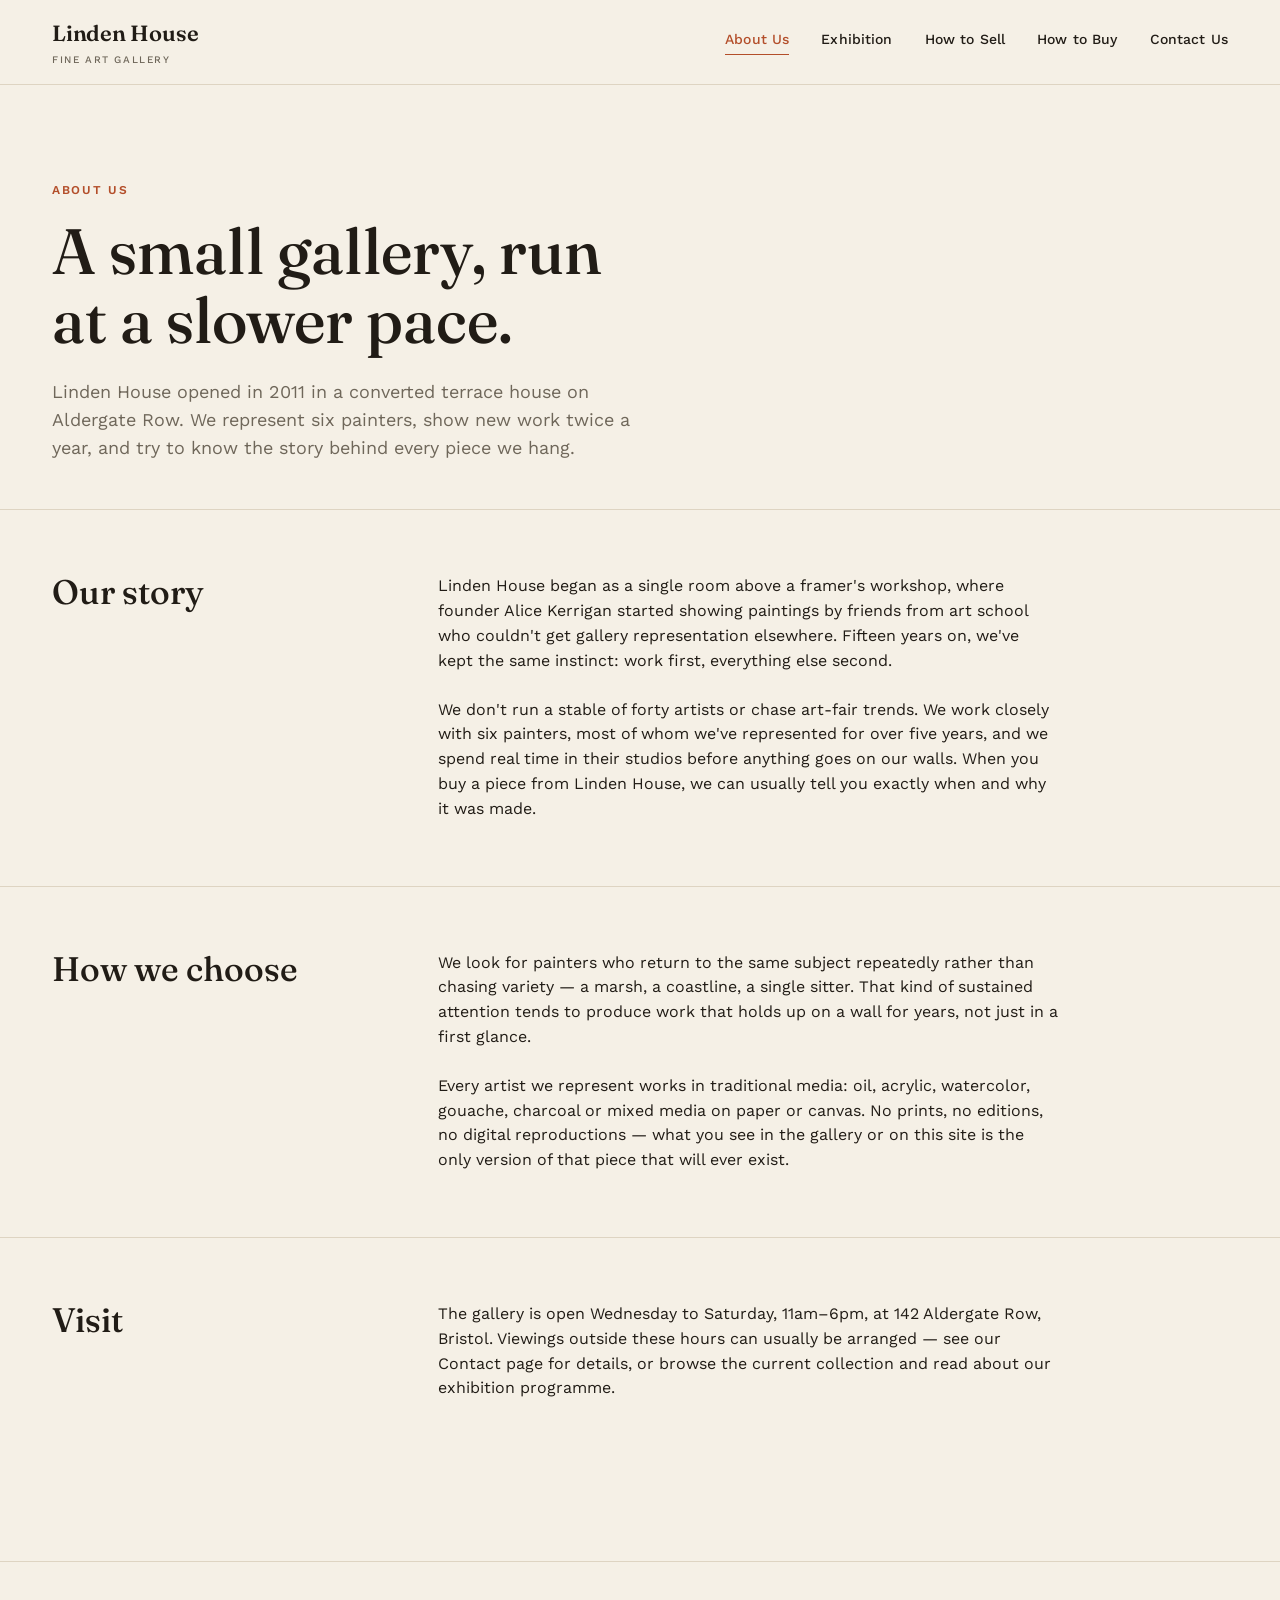
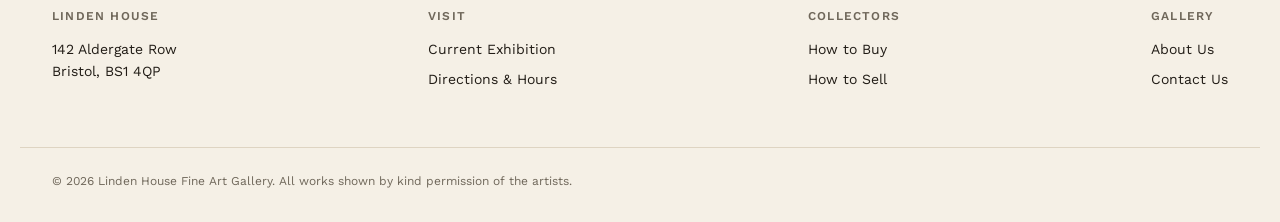
==== about.html @ 9d3181c5 "Initial commit: Linden House art gallery site" ====
<!DOCTYPE html>
<html lang="en">
<head>
  <meta charset="UTF-8" />
  <meta name="viewport" content="width=device-width, initial-scale=1.0" />
  <title>About Us — Linden House</title>
  <meta name="description" content="Linden House is a small fine art gallery in Bristol representing six painters. Learn about our story and how we work." />
  <link rel="stylesheet" href="css/style.css" />
</head>
<body data-page="about.html">

  <header id="site-header" class="site-header"></header>

  <main>
    <section class="page-hero">
      <div class="wrap">
        <p class="eyebrow">About Us</p>
        <h1>A small gallery, run at a slower pace.</h1>
        <p class="lede">Linden House opened in 2011 in a converted terrace house on Aldergate Row. We represent six painters, show new work twice a year, and try to know the story behind every piece we hang.</p>
      </div>
    </section>

    <section class="content-section">
      <div class="wrap">
        <h2>Our story</h2>
        <div class="content-body">
          <p>Linden House began as a single room above a framer's workshop, where founder Alice Kerrigan started showing paintings by friends from art school who couldn't get gallery representation elsewhere. Fifteen years on, we've kept the same instinct: work first, everything else second.</p>
          <p>We don't run a stable of forty artists or chase art-fair trends. We work closely with six painters, most of whom we've represented for over five years, and we spend real time in their studios before anything goes on our walls. When you buy a piece from Linden House, we can usually tell you exactly when and why it was made.</p>
        </div>
      </div>
    </section>

    <section class="content-section">
      <div class="wrap">
        <h2>How we choose</h2>
        <div class="content-body">
          <p>We look for painters who return to the same subject repeatedly rather than chasing variety — a marsh, a coastline, a single sitter. That kind of sustained attention tends to produce work that holds up on a wall for years, not just in a first glance.</p>
          <p>Every artist we represent works in traditional media: oil, acrylic, watercolor, gouache, charcoal or mixed media on paper or canvas. No prints, no editions, no digital reproductions — what you see in the gallery or on this site is the only version of that piece that will ever exist.</p>
        </div>
      </div>
    </section>

    <section class="content-section">
      <div class="wrap">
        <h2>Visit</h2>
        <div class="content-body">
          <p>The gallery is open Wednesday to Saturday, 11am–6pm, at 142 Aldergate Row, Bristol. Viewings outside these hours can usually be arranged — see our <a href="contact.html">Contact page</a> for details, or browse the current collection and read about our <a href="exhibition.html">exhibition programme</a>.</p>
        </div>
      </div>
    </section>
  </main>

  <footer id="site-footer" class="site-footer"></footer>

  <script src="js/layout.js"></script>
</body>
</html>
---- css/style.css ----
/* ===== Linden House — global styles ===== */

@import url("https://fonts.googleapis.com/css2?family=Fraunces:ital,opsz,wght@0,9..144,300;0,9..144,400;0,9..144,500;0,9..144,600;1,9..144,400&family=Work+Sans:wght@400;500;600&display=swap");

:root {
  --bg: #f5f0e6;
  --surface: #fffcf6;
  --ink: #211c16;
  --muted: #6f675a;
  --line: #ded4c2;
  --accent: #b34e2a;
  --accent-ink: #fff9f2;

  --space-1: 4px;
  --space-2: 8px;
  --space-3: 16px;
  --space-4: 24px;
  --space-5: 32px;
  --space-6: 48px;
  --space-7: 64px;
  --space-8: 96px;
  --space-9: 128px;

  --display: "Fraunces", serif;
  --body: "Work Sans", sans-serif;
}

* { box-sizing: border-box; }

html { scroll-behavior: smooth; }

body {
  margin: 0;
  background: var(--bg);
  color: var(--ink);
  font-family: var(--body);
  font-size: 16px;
  line-height: 1.55;
  -webkit-font-smoothing: antialiased;
}

img { max-width: 100%; display: block; }

a { color: inherit; text-decoration: none; }

h1, h2, h3, h4 {
  font-family: var(--display);
  font-weight: 500;
  line-height: 1.08;
  margin: 0;
  text-wrap: balance;
}

p { margin: 0; text-wrap: pretty; }

.eyebrow {
  font-family: var(--body);
  font-size: 12px;
  font-weight: 600;
  letter-spacing: 0.14em;
  text-transform: uppercase;
  color: var(--accent);
}

.wrap {
  max-width: 1240px;
  margin: 0 auto;
  padding: 0 var(--space-5);
}

@media (max-width: 640px) {
  .wrap { padding: 0 var(--space-4); }
}

/* ===== Nav ===== */

.site-header {
  position: sticky;
  top: 0;
  z-index: 50;
  background: var(--bg);
  border-bottom: 1px solid var(--line);
}

.site-header .wrap {
  display: flex;
  align-items: center;
  justify-content: space-between;
  height: 84px;
}

.wordmark {
  font-family: var(--display);
  font-size: 22px;
  letter-spacing: -0.01em;
  font-weight: 600;
}

.wordmark span {
  display: block;
  font-family: var(--body);
  font-size: 10px;
  font-weight: 500;
  letter-spacing: 0.16em;
  text-transform: uppercase;
  color: var(--muted);
  margin-top: 2px;
}

.main-nav {
  display: flex;
  gap: var(--space-5);
}

.main-nav a {
  font-size: 14px;
  font-weight: 500;
  letter-spacing: 0.01em;
  padding-bottom: 4px;
  border-bottom: 1px solid transparent;
  transition: border-color 0.2s ease, color 0.2s ease;
  white-space: nowrap;
}

.main-nav a:hover,
.main-nav a[aria-current="page"] {
  border-bottom-color: var(--accent);
  color: var(--accent);
}

.nav-toggle {
  display: none;
  background: none;
  border: 1px solid var(--line);
  width: 40px;
  height: 40px;
  align-items: center;
  justify-content: center;
  cursor: pointer;
}

.nav-toggle span,
.nav-toggle span::before,
.nav-toggle span::after {
  content: "";
  display: block;
  width: 18px;
  height: 1px;
  background: var(--ink);
  position: relative;
}
.nav-toggle span::before { position: absolute; top: -6px; }
.nav-toggle span::after { position: absolute; top: 6px; }

@media (max-width: 860px) {
  .main-nav {
    position: absolute;
    top: 84px;
    left: 0;
    right: 0;
    background: var(--bg);
    border-bottom: 1px solid var(--line);
    flex-direction: column;
    gap: 0;
    max-height: 0;
    overflow: hidden;
    transition: max-height 0.25s ease;
  }
  .main-nav.open { max-height: 320px; }
  .main-nav a {
    padding: var(--space-3) var(--space-4);
    border-bottom: 1px solid var(--line);
    width: 100%;
  }
  .nav-toggle { display: flex; }
}

/* ===== Footer ===== */

.site-footer {
  border-top: 1px solid var(--line);
  margin-top: var(--space-8);
  padding: var(--space-6) 0 var(--space-5);
}

.site-footer .wrap {
  display: flex;
  justify-content: space-between;
  align-items: flex-start;
  gap: var(--space-5);
  flex-wrap: wrap;
}

.footer-col h4 {
  font-size: 12px;
  font-family: var(--body);
  font-weight: 600;
  letter-spacing: 0.1em;
  text-transform: uppercase;
  color: var(--muted);
  margin-bottom: var(--space-3);
}

.footer-col a,
.footer-col p {
  display: block;
  font-size: 14px;
  color: var(--ink);
  margin-bottom: var(--space-2);
}

.footer-bottom {
  margin-top: var(--space-6);
  padding-top: var(--space-4);
  border-top: 1px solid var(--line);
  font-size: 12px;
  color: var(--muted);
}

/* ===== Buttons ===== */

.btn {
  display: inline-flex;
  align-items: center;
  justify-content: center;
  gap: var(--space-2);
  font-family: var(--body);
  font-size: 14px;
  font-weight: 600;
  letter-spacing: 0.02em;
  padding: 14px 28px;
  border: 1px solid var(--ink);
  background: transparent;
  color: var(--ink);
  cursor: pointer;
  transition: background 0.2s ease, color 0.2s ease, border-color 0.2s ease;
}

.btn:hover { background: var(--ink); color: var(--accent-ink); }

.btn-primary {
  background: var(--accent);
  border-color: var(--accent);
  color: var(--accent-ink);
}

.btn-primary:hover {
  background: var(--ink);
  border-color: var(--ink);
}

/* ===== Hero (shared, simple pages) ===== */

.page-hero {
  padding: var(--space-8) 0 var(--space-6);
  border-bottom: 1px solid var(--line);
}

.page-hero .eyebrow { margin-bottom: var(--space-3); }

.page-hero h1 {
  font-size: clamp(36px, 5.5vw, 64px);
  max-width: 16ch;
}

.page-hero .lede {
  margin-top: var(--space-4);
  max-width: 56ch;
  font-size: 18px;
  color: var(--muted);
}

/* ===== Landing hero ===== */

.home-hero {
  position: relative;
  padding: var(--space-8) 0 var(--space-7);
  overflow: hidden;
}

.home-hero .wrap {
  display: grid;
  grid-template-columns: 1.1fr 0.9fr;
  gap: var(--space-7);
  align-items: center;
}

.home-hero-copy .eyebrow {
  opacity: 0;
  transform: translateY(12px);
  animation: fadeUp 0.7s ease forwards 0.05s;
}

.home-hero-copy h1 {
  font-size: clamp(40px, 6vw, 76px);
  margin-top: var(--space-3);
  opacity: 0;
  transform: translateY(16px);
  animation: fadeUp 0.8s ease forwards 0.15s;
}

.home-hero-copy .lede {
  margin-top: var(--space-4);
  font-size: 18px;
  color: var(--muted);
  max-width: 46ch;
  opacity: 0;
  transform: translateY(16px);
  animation: fadeUp 0.8s ease forwards 0.3s;
}

.home-hero-copy .cta-row {
  margin-top: var(--space-5);
  display: flex;
  gap: var(--space-3);
  opacity: 0;
  transform: translateY(16px);
  animation: fadeUp 0.8s ease forwards 0.42s;
}

.home-hero-art {
  aspect-ratio: 4 / 5;
  background: var(--surface);
  border: 1px solid var(--line);
  overflow: hidden;
  opacity: 0;
  animation: fadeIn 1s ease forwards 0.2s;
}

.home-hero-art img { width: 100%; height: 100%; object-fit: cover; }

@keyframes fadeUp {
  to { opacity: 1; transform: translateY(0); }
}
@keyframes fadeIn {
  to { opacity: 1; }
}

@media (max-width: 860px) {
  .home-hero .wrap { grid-template-columns: 1fr; gap: var(--space-5); }
  .home-hero-art { order: -1; }
}

/* ===== Filter bar ===== */

.filter-bar {
  border-top: 1px solid var(--line);
  border-bottom: 1px solid var(--line);
  padding: var(--space-4) 0;
  position: sticky;
  top: 84px;
  background: var(--bg);
  z-index: 40;
}

.filter-bar .wrap {
  display: flex;
  align-items: center;
  gap: var(--space-4);
  flex-wrap: wrap;
}

.filter-field {
  display: flex;
  flex-direction: column;
  gap: 4px;
}

.filter-field label {
  font-size: 11px;
  font-weight: 600;
  letter-spacing: 0.08em;
  text-transform: uppercase;
  color: var(--muted);
}

.filter-field select {
  font-family: var(--body);
  font-size: 14px;
  color: var(--ink);
  background: transparent;
  border: none;
  border-bottom: 1px solid var(--line);
  padding: 6px 20px 6px 0;
  min-width: 150px;
  cursor: pointer;
  appearance: none;
  background-image: url("data:image/svg+xml,%3Csvg xmlns='http://www.w3.org/2000/svg' width='10' height='6'%3E%3Cpath d='M0 0l5 6 5-6z' fill='%236F675A'/%3E%3C/svg%3E");
  background-repeat: no-repeat;
  background-position: right 2px center;
}

.filter-field select:focus { outline: none; border-bottom-color: var(--accent); }

.filter-clear {
  margin-left: auto;
  font-size: 13px;
  font-weight: 600;
  color: var(--accent);
  background: none;
  border: none;
  cursor: pointer;
  padding: 6px 0;
  border-bottom: 1px solid transparent;
}
.filter-clear:hover { border-bottom-color: var(--accent); }

.filter-count {
  font-size: 13px;
  color: var(--muted);
  width: 100%;
  order: 99;
  padding-top: var(--space-2);
}

@media (max-width: 640px) {
  .filter-bar { position: static; }
  .filter-field select { min-width: 120px; }
}

/* ===== Gallery grid ===== */

.gallery-section { padding: var(--space-7) 0 var(--space-8); }

.gallery-grid {
  display: grid;
  grid-template-columns: repeat(3, 1fr);
  gap: var(--space-6) var(--space-5);
}

@media (max-width: 960px) {
  .gallery-grid { grid-template-columns: repeat(2, 1fr); }
}
@media (max-width: 600px) {
  .gallery-grid { grid-template-columns: 1fr; }
}

.art-card {
  opacity: 0;
  transform: translateY(20px);
  transition: opacity 0.6s ease, transform 0.6s ease;
}

.art-card.in-view { opacity: 1; transform: translateY(0); }

.art-card-media {
  position: relative;
  aspect-ratio: 4 / 5;
  overflow: hidden;
  background: var(--surface);
  border: 1px solid var(--line);
}

.art-card-media img {
  width: 100%;
  height: 100%;
  object-fit: cover;
  transition: transform 0.5s ease;
}

.art-card:hover .art-card-media img { transform: scale(1.045); }

.view-pill {
  position: absolute;
  left: 50%;
  bottom: var(--space-4);
  transform: translate(-50%, 10px);
  background: var(--ink);
  color: var(--accent-ink);
  font-size: 13px;
  font-weight: 600;
  letter-spacing: 0.03em;
  padding: 12px 22px;
  display: inline-flex;
  align-items: center;
  gap: 8px;
  opacity: 0;
  transition: opacity 0.25s ease, transform 0.25s ease;
  white-space: nowrap;
}

.art-card:hover .view-pill,
.art-card:focus-within .view-pill {
  opacity: 1;
  transform: translate(-50%, 0);
}

@media (hover: none) {
  .view-pill { opacity: 1; transform: translate(-50%, 0); position: static; margin-top: var(--space-3); transform: none; }
}

.art-card-info {
  margin-top: var(--space-3);
  display: flex;
  justify-content: space-between;
  align-items: baseline;
  gap: var(--space-3);
}

.art-card-title {
  font-family: var(--display);
  font-size: 19px;
  font-weight: 500;
}

.art-card-artist {
  font-size: 13px;
  color: var(--muted);
  margin-top: 2px;
}

.art-card-price {
  font-size: 14px;
  font-weight: 600;
  color: var(--accent);
  white-space: nowrap;
}

.no-results {
  padding: var(--space-8) 0;
  text-align: center;
  color: var(--muted);
  font-size: 16px;
  display: none;
}
.no-results.visible { display: block; }

/* ===== Artwork detail page ===== */

.artwork-detail { padding: var(--space-7) 0 var(--space-8); }

.artwork-columns {
  display: grid;
  grid-template-columns: 1.1fr 0.9fr;
  gap: var(--space-7);
  align-items: start;
}

.back-link {
  display: inline-block;
  margin-bottom: var(--space-5);
  font-size: 13px;
  font-weight: 600;
  color: var(--muted);
  border-bottom: 1px solid var(--line);
  padding-bottom: 2px;
}
.back-link:hover { color: var(--accent); border-color: var(--accent); }

.artwork-media {
  border: 1px solid var(--line);
  background: var(--surface);
  aspect-ratio: 4 / 5;
  overflow: hidden;
}
.artwork-media img { width: 100%; height: 100%; object-fit: cover; }

.artwork-id-tag {
  font-size: 12px;
  letter-spacing: 0.08em;
  color: var(--muted);
  text-transform: uppercase;
  margin-bottom: var(--space-3);
}

.artwork-info h1 {
  font-size: clamp(30px, 4vw, 44px);
}

.artwork-info .artist-line {
  margin-top: var(--space-2);
  font-size: 17px;
  color: var(--muted);
}

.artwork-price {
  margin-top: var(--space-4);
  font-size: 24px;
  font-weight: 600;
  color: var(--accent);
  font-family: var(--display);
}

.artwork-desc {
  margin-top: var(--space-5);
  font-size: 16px;
  color: var(--ink);
  max-width: 52ch;
}

.spec-table {
  margin-top: var(--space-5);
  border-top: 1px solid var(--line);
}

.spec-row {
  display: flex;
  justify-content: space-between;
  padding: var(--space-3) 0;
  border-bottom: 1px solid var(--line);
  font-size: 14px;
}

.spec-row dt { color: var(--muted); }
.spec-row dd { margin: 0; font-weight: 500; text-align: right; }

.artwork-cta {
  margin-top: var(--space-6);
  display: flex;
  gap: var(--space-3);
  flex-wrap: wrap;
}

@media (max-width: 860px) {
  .artwork-columns { grid-template-columns: 1fr; }
}

/* ===== Generic content pages ===== */

.content-section {
  padding: var(--space-7) 0;
  border-bottom: 1px solid var(--line);
}
.content-section:last-of-type { border-bottom: none; }

.content-section .wrap {
  display: grid;
  grid-template-columns: 0.6fr 1.4fr;
  gap: var(--space-6);
}

.content-section h2 {
  font-size: clamp(26px, 3.2vw, 34px);
  position: sticky;
  top: 140px;
}

.content-body { max-width: 62ch; }
.content-body p + p { margin-top: var(--space-4); }
.content-body h3 {
  font-size: 18px;
  margin-top: var(--space-5);
  margin-bottom: var(--space-2);
}

.content-body ul {
  margin: var(--space-3) 0 0;
  padding-left: 20px;
}
.content-body li { margin-bottom: var(--space-2); }

.step-list { counter-reset: step; margin-top: var(--space-3); }
.step-item {
  counter-increment: step;
  display: flex;
  gap: var(--space-4);
  padding: var(--space-5) 0;
  border-top: 1px solid var(--line);
}
.step-item:first-child { border-top: none; }
.step-item::before {
  content: counter(step, decimal-leading-zero);
  font-family: var(--display);
  font-size: 20px;
  color: var(--accent);
  flex-shrink: 0;
  width: 40px;
}
.step-item h3 { margin: 0 0 var(--space-2); font-size: 17px; }
.step-item p { color: var(--muted); font-size: 15px; }

@media (max-width: 860px) {
  .content-section .wrap { grid-template-columns: 1fr; }
  .content-section h2 { position: static; }
}

/* ===== Contact / forms ===== */

.contact-grid {
  display: grid;
  grid-template-columns: 1fr 1fr;
  gap: var(--space-7);
}

.form-field { margin-bottom: var(--space-4); }
.form-field label {
  display: block;
  font-size: 12px;
  font-weight: 600;
  letter-spacing: 0.06em;
  text-transform: uppercase;
  color: var(--muted);
  margin-bottom: var(--space-2);
}
.form-field input,
.form-field textarea,
.form-field select {
  width: 100%;
  font-family: var(--body);
  font-size: 15px;
  padding: 12px 0;
  background: transparent;
  border: none;
  border-bottom: 1px solid var(--line);
  color: var(--ink);
}
.form-field input:focus,
.form-field textarea:focus,
.form-field select:focus {
  outline: none;
  border-bottom-color: var(--accent);
}
.form-field textarea { resize: vertical; min-height: 120px; }

.form-note {
  margin-top: var(--space-3);
  font-size: 13px;
  color: var(--muted);
}

.info-block { margin-bottom: var(--space-5); }
.info-block h4 {
  font-size: 12px;
  font-weight: 600;
  letter-spacing: 0.08em;
  text-transform: uppercase;
  color: var(--muted);
  margin-bottom: var(--space-2);
}
.info-block p { color: var(--ink); font-size: 15px; }

@media (max-width: 860px) {
  .contact-grid { grid-template-columns: 1fr; }
}

/* ===== Exhibition list ===== */

.exhibition-list { margin-top: var(--space-3); }
.exhibition-item {
  display: grid;
  grid-template-columns: 140px 1fr auto;
  gap: var(--space-4);
  align-items: baseline;
  padding: var(--space-5) 0;
  border-top: 1px solid var(--line);
}
.exhibition-item:first-child { border-top: none; }
.exhibition-item .ex-date {
  font-size: 12px;
  letter-spacing: 0.06em;
  text-transform: uppercase;
  color: var(--accent);
  font-weight: 600;
}
.exhibition-item h3 { font-size: 20px; margin-bottom: var(--space-2); }
.exhibition-item p { color: var(--muted); font-size: 14px; }
.exhibition-item .ex-status {
  font-size: 12px;
  font-weight: 600;
  letter-spacing: 0.06em;
  text-transform: uppercase;
  color: var(--muted);
  white-space: nowrap;
}

@media (max-width: 640px) {
  .exhibition-item { grid-template-columns: 1fr; gap: var(--space-2); }
}
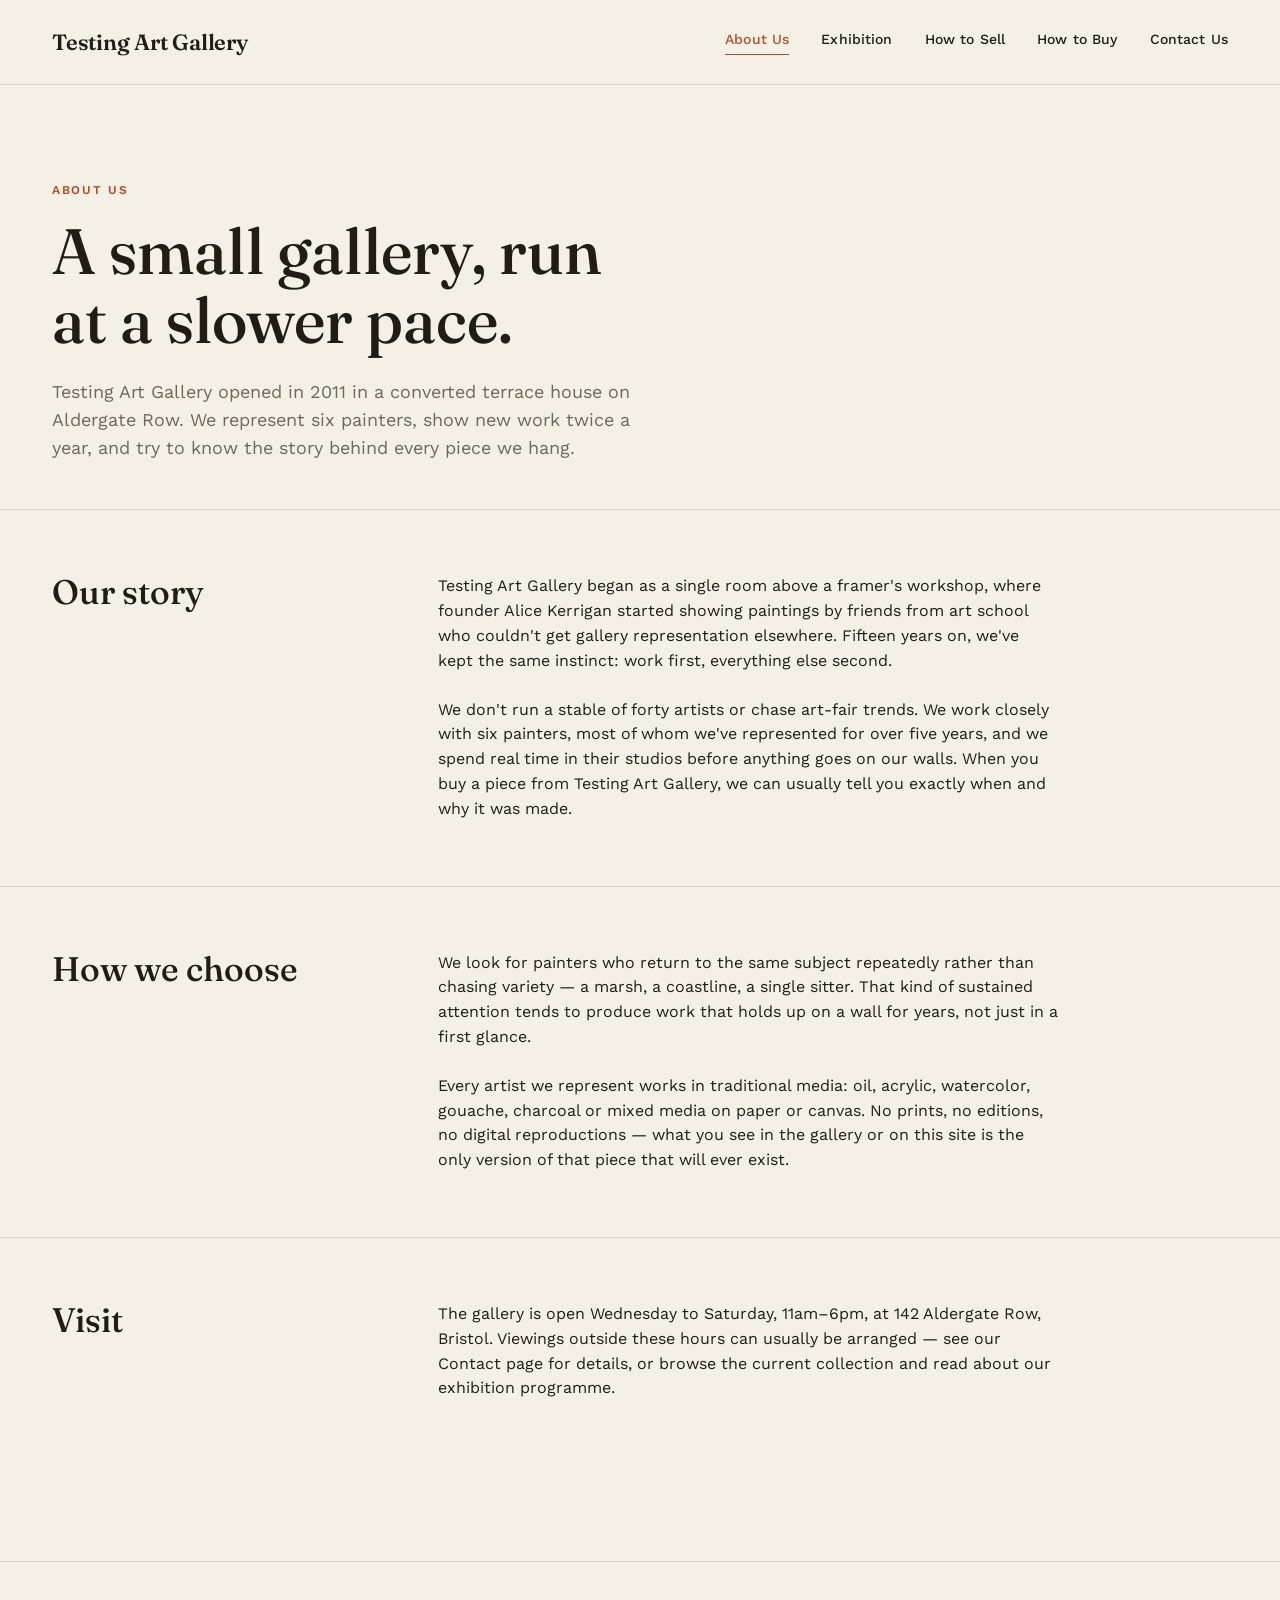
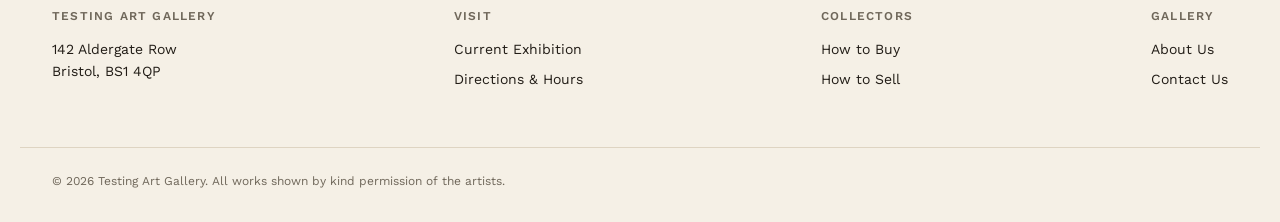
==== commit 1068bf64: "Rename gallery to Testing Art Gallery" ====
--- a/about.html
+++ b/about.html
@@ -3,8 +3,8 @@
 <head>
   <meta charset="UTF-8" />
   <meta name="viewport" content="width=device-width, initial-scale=1.0" />
-  <title>About Us — Linden House</title>
-  <meta name="description" content="Linden House is a small fine art gallery in Bristol representing six painters. Learn about our story and how we work." />
+  <title>About Us — Testing Art Gallery</title>
+  <meta name="description" content="Testing Art Gallery is a small fine art gallery in Bristol representing six painters. Learn about our story and how we work." />
   <link rel="stylesheet" href="css/style.css" />
 </head>
 <body data-page="about.html">
@@ -16,7 +16,7 @@
       <div class="wrap">
         <p class="eyebrow">About Us</p>
         <h1>A small gallery, run at a slower pace.</h1>
-        <p class="lede">Linden House opened in 2011 in a converted terrace house on Aldergate Row. We represent six painters, show new work twice a year, and try to know the story behind every piece we hang.</p>
+        <p class="lede">Testing Art Gallery opened in 2011 in a converted terrace house on Aldergate Row. We represent six painters, show new work twice a year, and try to know the story behind every piece we hang.</p>
       </div>
     </section>
 
@@ -24,8 +24,8 @@
       <div class="wrap">
         <h2>Our story</h2>
         <div class="content-body">
-          <p>Linden House began as a single room above a framer's workshop, where founder Alice Kerrigan started showing paintings by friends from art school who couldn't get gallery representation elsewhere. Fifteen years on, we've kept the same instinct: work first, everything else second.</p>
-          <p>We don't run a stable of forty artists or chase art-fair trends. We work closely with six painters, most of whom we've represented for over five years, and we spend real time in their studios before anything goes on our walls. When you buy a piece from Linden House, we can usually tell you exactly when and why it was made.</p>
+          <p>Testing Art Gallery began as a single room above a framer's workshop, where founder Alice Kerrigan started showing paintings by friends from art school who couldn't get gallery representation elsewhere. Fifteen years on, we've kept the same instinct: work first, everything else second.</p>
+          <p>We don't run a stable of forty artists or chase art-fair trends. We work closely with six painters, most of whom we've represented for over five years, and we spend real time in their studios before anything goes on our walls. When you buy a piece from Testing Art Gallery, we can usually tell you exactly when and why it was made.</p>
         </div>
       </div>
     </section>
--- a/css/style.css
+++ b/css/style.css
@@ -1,4 +1,4 @@
-/* ===== Linden House — global styles ===== */
+/* ===== Testing Art Gallery — global styles ===== */
 
 @import url("https://fonts.googleapis.com/css2?family=Fraunces:ital,opsz,wght@0,9..144,300;0,9..144,400;0,9..144,500;0,9..144,600;1,9..144,400&family=Work+Sans:wght@400;500;600&display=swap");
 
